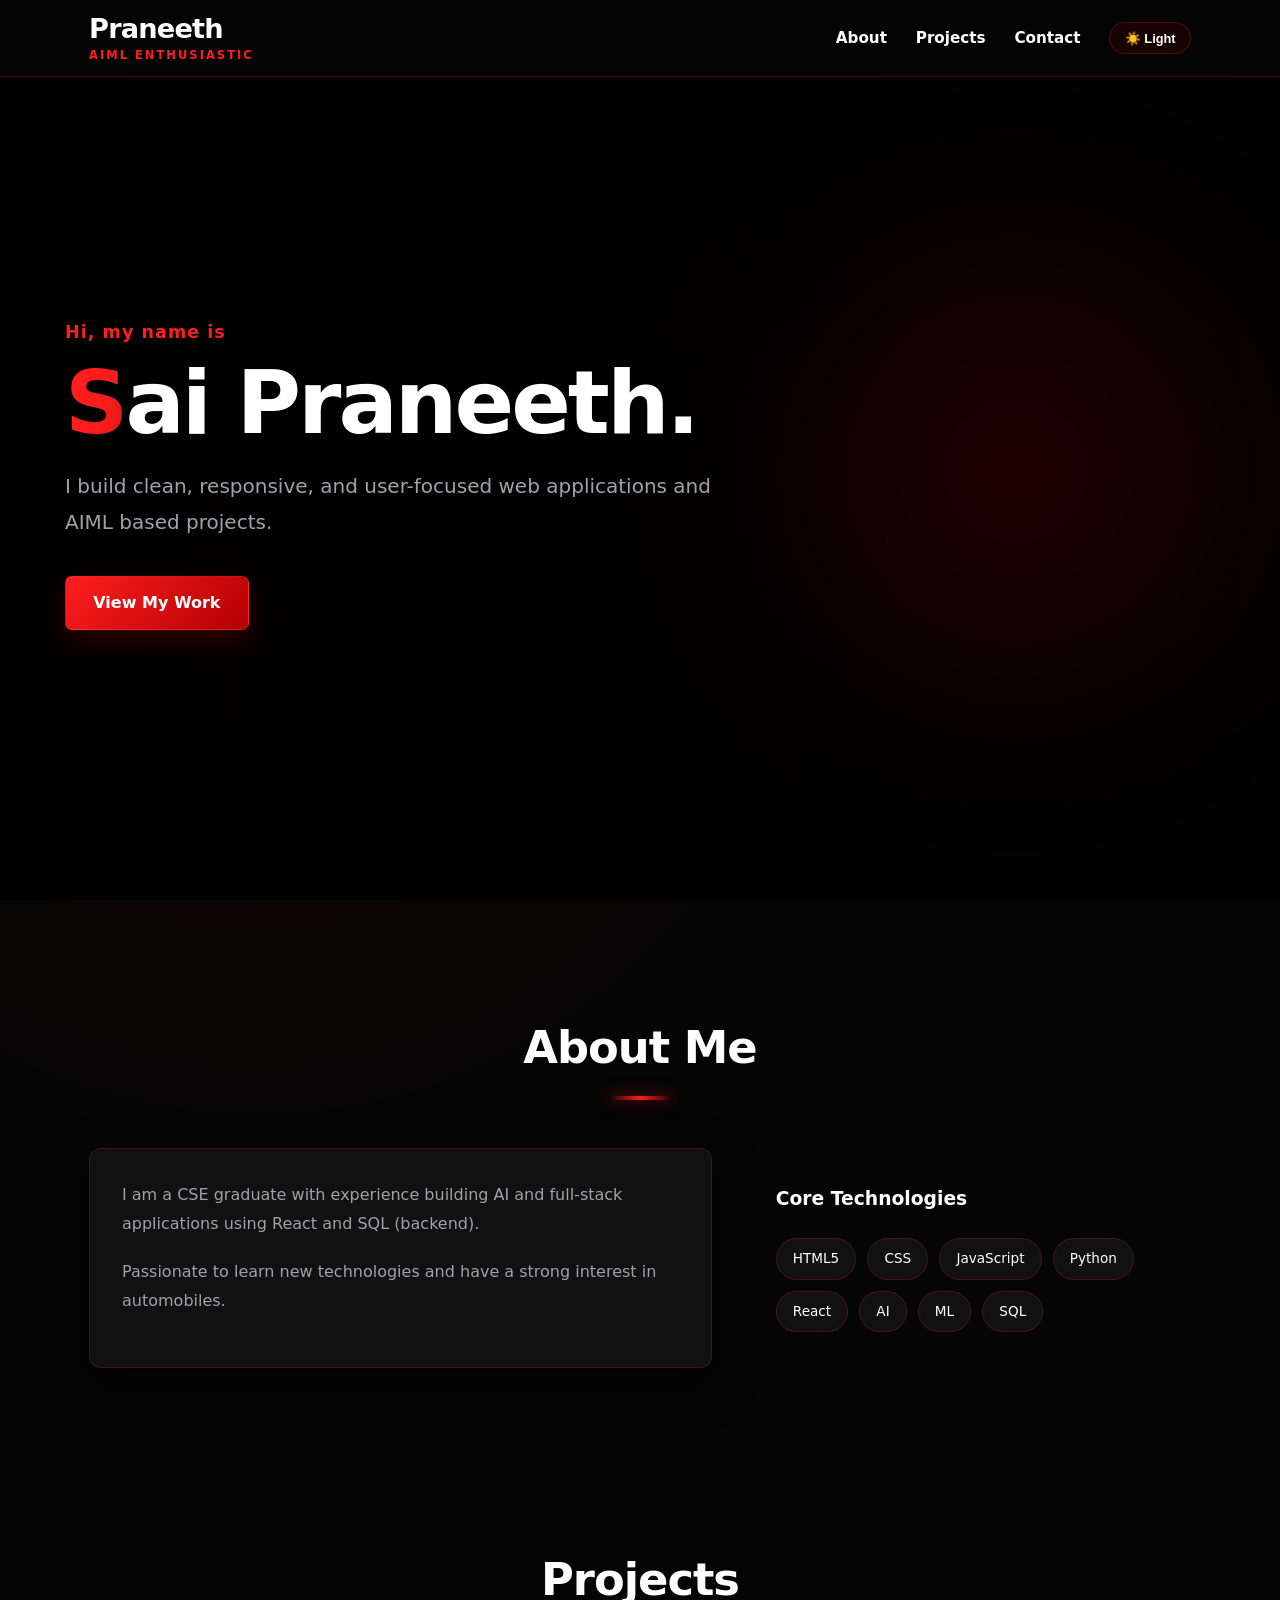
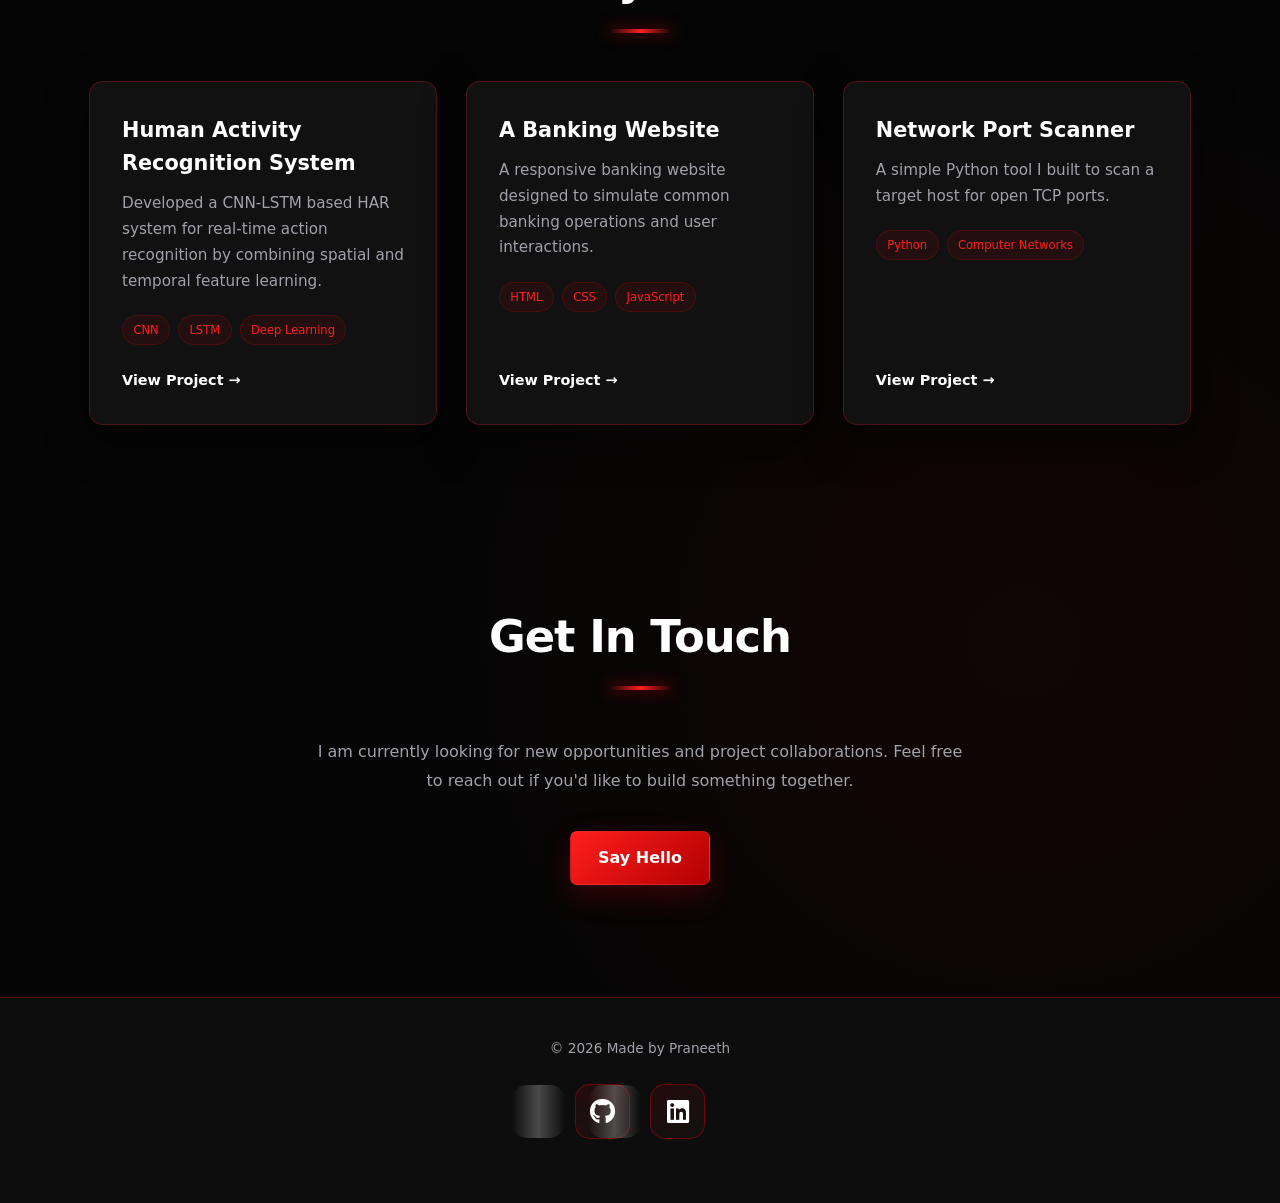
==== index.html @ 4c50a539 "Updated project" ====
<!DOCTYPE html>
<html lang="en">
<head>
  <meta charset="UTF-8" />
  <meta name="viewport" content="width=device-width, initial-scale=1.0" />

  <title>Sai Praneeth | Portfolio</title>

  <link rel="stylesheet" href="style.css" />

  <!-- Font Awesome for GitHub & LinkedIn Icons -->
  <link
    rel="stylesheet"
    href="https://cdnjs.cloudflare.com/ajax/libs/font-awesome/6.5.2/css/all.min.css"
  />
</head>

<body>

  <!-- ================= NAVBAR ================= -->
  <header>
    <nav>
      <a href="#" class="logo">
        Praneeth<span> AIML Enthusiastic</span>
      </a>

      <ul class="nav-links">
        <li>
          <a href="#about">About</a>
        </li>

        <li>
          <a href="#projects">Projects</a>
        </li>

        <li>
          <a href="#contact">Contact</a>
        </li>

        <li>
          <button class="theme-btn" id="themeToggle">
            ☀️ Light
          </button>
        </li>
      </ul>
    </nav>
  </header>


  <!-- ================= HERO SECTION ================= -->
  <section class="hero">

    <p class="hero-greeting">
      Hi, my name is
    </p>

    <h1 class="hero-title">
      Sai Praneeth.
    </h1>

    <p class="hero-subtitle">
      I build clean, responsive, and user-focused web applications
      and AIML based projects.
    </p>

    <a href="#projects" class="btn">
      View My Work
    </a>

  </section>


  <!-- ================= ABOUT SECTION ================= -->
  <section id="about">

    <h2 class="section-title">
      About Me
    </h2>

    <div class="about-content">

      <div class="about-text">

        <p>
          I am a CSE graduate with experience building AI and
          full-stack applications using React and SQL (backend).
        </p>

        <p>
          Passionate to learn new technologies and have a strong
          interest in automobiles.
        </p>

      </div>


      <div>

        <h3>
          Core Technologies
        </h3>

        <div class="skills-list">

          <span class="skill-tag">
            HTML5
          </span>

          <span class="skill-tag">
            CSS
          </span>

          <span class="skill-tag">
            JavaScript
          </span>

          <span class="skill-tag">
            Python
          </span>

          <span class="skill-tag">
            React
          </span>

          <span class="skill-tag">
            AI
          </span>

          <span class="skill-tag">
            ML
          </span>

          <span class="skill-tag">
            SQL
          </span>

        </div>

      </div>

    </div>

  </section>


  <!-- ================= PROJECTS SECTION ================= -->
  <section id="projects">

    <h2 class="section-title">
      Projects
    </h2>

    <div class="projects-grid">


      <!-- ================= PROJECT 1 ================= -->
      <div class="project-card">

        <div>

          <h3>
            Human Activity Recognition System
          </h3>

          <p>
            Developed a CNN-LSTM based HAR system for real-time
            action recognition by combining spatial and temporal
            feature learning.
          </p>

          <div class="project-tags">

            <span>
              CNN
            </span>

            <span>
              LSTM
            </span>

            <span>
              Deep Learning
            </span>

          </div>

        </div>

        <div class="project-links">

          <a
            href="https://github.com/SaiPraneeth2713/Human-Action-Recognition-Through-Video-Analysis"
            target="_blank"
            rel="noopener noreferrer"
          >
            View Project →
          </a>

        </div>

      </div>


      <!-- ================= PROJECT 2 ================= -->
      <div class="project-card">

        <div>

          <h3>
            A Banking Website
          </h3>

          <p>
            A responsive banking website designed to simulate
            common banking operations and user interactions.
          </p>

          <div class="project-tags">

            <span>
              HTML
            </span>

            <span>
              CSS
            </span>

            <span>
              JavaScript
            </span>

          </div>

        </div>

        <div class="project-links">

          <a
            href="https://github.com/SaiPraneeth2713/A-banking-website"
            target="_blank"
            rel="noopener noreferrer"
          >
            View Project →
          </a>

        </div>

      </div>


      <!-- ================= PROJECT 3 ================= -->
      <div class="project-card">

        <div>

          <h3>
            Network Port Scanner
          </h3>

          <p>
            A simple Python tool I built to scan a target host
            for open TCP ports.
          </p>

          <div class="project-tags">

            <span>
              Python
            </span>

            <span>
              Computer Networks
            </span>

          </div>

        </div>

        <div class="project-links">

          <a
            href="https://github.com/SaiPraneeth2713/Network-Port-Scanner"
            target="_blank"
            rel="noopener noreferrer"
          >
            View Project →
          </a>

        </div>

      </div>

    </div>

  </section>


  <!-- ================= CONTACT SECTION ================= -->
  <section id="contact" class="contact">

    <h2 class="section-title">
      Get In Touch
    </h2>

    <p>
      I am currently looking for new opportunities and project
      collaborations. Feel free to reach out if you'd like to
      build something together.
    </p>

    <a
      href="mailto:hsppenukula2004@gmail.com"
      class="btn"
    >
      Say Hello
    </a>

  </section>


  <!-- ================= FOOTER ================= -->
  <footer>

    <p>
      © 2026 Made by Praneeth
    </p>


    <!-- SOCIAL MEDIA LINKS -->
    <div class="social-links">

      <!-- GitHub -->
      <a
        href="https://github.com/SaiPraneeth2713"
        target="_blank"
        rel="noopener noreferrer"
        aria-label="GitHub"
        title="GitHub"
      >
        <i class="fab fa-github"></i>
      </a>


      <!-- LinkedIn -->
      <a
        href="https://www.linkedin.com/in/penukula-hemanth-sai-praneeth"
        target="_blank"
        rel="noopener noreferrer"
        aria-label="LinkedIn"
        title="LinkedIn"
      >
        <i class="fab fa-linkedin"></i>
      </a>

    </div>

  </footer>


  <!-- JavaScript -->
  <script src="script.js"></script>

</body>
</html>
---- style.css ----
/* =========================================================
   MODERN BLACK + RED PORTFOLIO
   DARK MODE + LIGHT MODE
   ========================================================= */


/* =========================================================
   CSS VARIABLES - DARK MODE
   ========================================================= */

:root {
  --bg-color: #050505;
  --bg-secondary: #0d0d0d;

  --card-bg: #111111;
  --card-hover: #171717;

  --text-color: #ffffff;
  --heading-color: #ffffff;
  --muted-text: #a1a1aa;

  --accent-color: #ff1e1e;
  --accent-hover: #ff4545;
  --accent-dark: #b30000;

  --border-color: rgba(255, 30, 30, 0.25);

  --nav-bg: rgba(5, 5, 5, 0.88);

  --input-bg: #111111;
  --input-text: #ffffff;

  --shadow: 0 15px 40px rgba(0, 0, 0, 0.6);

  --red-glow:
    0 0 20px rgba(255, 0, 0, 0.25);

  --strong-red-glow:
    0 0 35px rgba(255, 0, 0, 0.45);

  --font:
    'Segoe UI',
    system-ui,
    -apple-system,
    BlinkMacSystemFont,
    sans-serif;
}


/* =========================================================
   LIGHT MODE
   ========================================================= */

[data-theme="light"] {

  --bg-color: #f5f5f5;
  --bg-secondary: #ffffff;

  --card-bg: #ffffff;
  --card-hover: #fff5f5;

  --text-color: #1a1a1a;
  --heading-color: #111111;

  --muted-text: #374151;

  --accent-color: #c40000;
  --accent-hover: #e00000;
  --accent-dark: #8f0000;

  --border-color: rgba(180, 0, 0, 0.25);

  --nav-bg: rgba(255, 255, 255, 0.94);

  --input-bg: #ffffff;
  --input-text: #111111;

  --shadow:
    0 15px 40px rgba(0, 0, 0, 0.12);
}


/* =========================================================
   GLOBAL RESET
   ========================================================= */

* {
  box-sizing: border-box;
  margin: 0;
  padding: 0;
}

html {
  scroll-behavior: smooth;
}

body {

  font-family: var(--font);

  background:
    radial-gradient(
      circle at 20% 20%,
      rgba(255, 0, 0, 0.06),
      transparent 25%
    ),

    radial-gradient(
      circle at 80% 80%,
      rgba(255, 0, 0, 0.05),
      transparent 25%
    ),

    var(--bg-color);

  color: var(--text-color);

  line-height: 1.6;

  transition:
    background-color 0.4s ease,
    color 0.4s ease;

  overflow-x: hidden;
}


/* =========================================================
   TEXT SELECTION
   ========================================================= */

::selection {
  background: var(--accent-color);
  color: #ffffff;
}


/* =========================================================
   SCROLLBAR
   ========================================================= */

::-webkit-scrollbar {
  width: 8px;
}

::-webkit-scrollbar-track {
  background: var(--bg-color);
}

::-webkit-scrollbar-thumb {
  background: var(--accent-color);
  border-radius: 10px;
}

::-webkit-scrollbar-thumb:hover {
  background: var(--accent-hover);
}


/* =========================================================
   HEADER / NAVBAR
   ========================================================= */

header {

  position: fixed;

  top: 0;
  left: 0;

  width: 100%;

  background: var(--nav-bg);

  backdrop-filter: blur(15px);
  -webkit-backdrop-filter: blur(15px);

  z-index: 1000;

  border-bottom:
    1px solid var(--border-color);

  transition:
    background 0.3s ease,
    border-color 0.3s ease;
}


/* =========================================================
   NAVIGATION
   ========================================================= */

nav {

  max-width: 1150px;

  margin: auto;

  display: flex;

  justify-content: space-between;

  align-items: center;

  padding: 0.9rem 1.5rem;
}


/* =========================================================
   LARGE NAVBAR LOGO
   ========================================================= */

.logo {

  font-size: 1.7rem;

  font-weight: 900;

  color: var(--heading-color);

  text-decoration: none;

  letter-spacing: -0.8px;

  display: flex;

  flex-direction: column;

  line-height: 1.1;

  transition:
    color 0.3s ease,
    transform 0.3s ease,
    text-shadow 0.3s ease;
}


.logo span {

  display: block;

  font-size: 0.72rem;

  color: var(--accent-color);

  letter-spacing: 2px;

  text-transform: uppercase;

  margin-top: 5px;

  font-weight: 700;
}


.logo:hover {

  color: var(--accent-color);

  transform: translateY(-2px);

  text-shadow:
    0 0 10px rgba(255, 0, 0, 0.5),
    0 0 25px rgba(255, 0, 0, 0.25);
}


.logo:hover span {
  color: var(--heading-color);
}


/* =========================================================
   NAVIGATION LINKS
   ========================================================= */

.nav-links {

  display: flex;

  list-style: none;

  gap: 1.8rem;

  align-items: center;
}


.nav-links a {

  position: relative;

  color: var(--text-color);

  text-decoration: none;

  font-size: 0.95rem;

  font-weight: 600;

  transition:
    color 0.3s ease;
}


.nav-links a:hover {
  color: var(--accent-color);
}


.nav-links a::after {

  content: '';

  position: absolute;

  left: 0;

  bottom: -6px;

  width: 0;

  height: 2px;

  background: var(--accent-color);

  transition:
    width 0.3s ease;
}


.nav-links a:hover::after {
  width: 100%;
}


/* =========================================================
   THEME BUTTON
   ========================================================= */

.theme-btn {

  background:
    rgba(255, 0, 0, 0.08);

  border:
    1px solid var(--border-color);

  color: var(--text-color);

  padding:
    0.45rem 0.9rem;

  border-radius: 25px;

  cursor: pointer;

  font-size: 0.8rem;

  font-weight: 600;

  transition:
    all 0.3s ease;
}


.theme-btn:hover {

  background:
    var(--accent-color);

  color: #ffffff;

  border-color:
    var(--accent-color);

  box-shadow:
    var(--red-glow);

  transform:
    translateY(-2px);
}


/* =========================================================
   GENERAL SECTIONS
   ========================================================= */

section {

  max-width: 1150px;

  margin: auto;

  padding:
    7rem 1.5rem 4rem;
}


/* =========================================================
   SECTION TITLES
   ========================================================= */

.section-title {

  font-size:
    clamp(2rem, 5vw, 2.8rem);

  margin-bottom:
    3rem;

  text-align: center;

  font-weight: 800;

  letter-spacing: -1px;

  color: var(--heading-color);
}


.section-title::after {

  content: '';

  display: block;

  width: 65px;

  height: 4px;

  background:
    linear-gradient(
      90deg,
      transparent,
      var(--accent-color),
      transparent
    );

  margin:
    0.8rem auto 0;

  border-radius: 10px;

  box-shadow:
    0 0 15px rgba(255, 0, 0, 0.6);
}


/* =========================================================
   HERO SECTION
   ========================================================= */

.hero {

  max-width: none;

  min-height: 100vh;

  position: relative;

  display: flex;

  flex-direction: column;

  justify-content: center;

  align-items: flex-start;

  padding:
    8rem max(1.5rem, calc((100vw - 1150px) / 2))
    5rem;

  overflow: hidden;

  background:

    linear-gradient(
      90deg,
      rgba(0, 0, 0, 0.96) 0%,
      rgba(0, 0, 0, 0.82) 45%,
      rgba(0, 0, 0, 0.55) 100%
    ),

    url("images/hero-bg.jpg");

  background-size: cover;

  background-position: center;

  background-repeat: no-repeat;

  animation:
    heroZoom 15s ease-in-out infinite alternate;
}


/* =========================================================
   LIGHT MODE HERO
   ========================================================= */

[data-theme="light"] .hero {

  background:

    linear-gradient(
      90deg,
      rgba(255, 255, 255, 0.94) 0%,
      rgba(255, 255, 255, 0.82) 45%,
      rgba(255, 255, 255, 0.55) 100%
    ),

    url("images/hero-bg.jpg");

  background-size: cover;

  background-position: center;
}


/* =========================================================
   HERO RED GLOW
   ========================================================= */

.hero::before {

  content: '';

  position: absolute;

  width: 400px;

  height: 400px;

  background:
    rgba(255, 0, 0, 0.12);

  border-radius: 50%;

  filter: blur(100px);

  right: 5%;

  top: 30%;

  pointer-events: none;
}


/* =========================================================
   HERO ANIMATION
   ========================================================= */

@keyframes heroZoom {

  from {
    background-size: 100%;
  }

  to {
    background-size: 108%;
  }
}


/* =========================================================
   HERO CONTENT
   ========================================================= */

.hero > * {

  position: relative;

  z-index: 2;
}


.hero-greeting {

  color:
    var(--accent-color);

  font-weight: 700;

  font-size: 1.1rem;

  margin-bottom:
    0.7rem;

  letter-spacing:
    1px;

  animation:
    fadeUp 0.8s ease forwards;
}


.hero-title {

  font-size:
    clamp(3rem, 8vw, 5.5rem);

  line-height:
    1.05;

  margin-bottom:
    1.2rem;

  font-weight:
    900;

  letter-spacing:
    -3px;

  color:
    var(--heading-color);

  animation:
    fadeUp 1s ease forwards;

  text-shadow:
    0 10px 40px rgba(0, 0, 0, 0.7);
}


.hero-title::first-letter {
  color: var(--accent-color);
}


.hero-subtitle {

  font-size:
    clamp(1rem, 2vw, 1.25rem);

  color:
    var(--muted-text);

  max-width:
    650px;

  margin-bottom:
    2.2rem;

  line-height:
    1.8;

  animation:
    fadeUp 1.2s ease forwards;
}


/* =========================================================
   BUTTON
   ========================================================= */

.btn {

  display:
    inline-flex;

  align-items:
    center;

  justify-content:
    center;

  background:
    linear-gradient(
      135deg,
      var(--accent-color),
      var(--accent-dark)
    );

  color:
    #ffffff;

  padding:
    0.85rem 1.7rem;

  border-radius:
    7px;

  text-decoration:
    none;

  font-weight:
    700;

  border:
    1px solid rgba(255, 255, 255, 0.08);

  box-shadow:
    0 10px 30px rgba(255, 0, 0, 0.2);

  transition:
    all 0.3s ease;
}


.btn:hover {

  background:
    linear-gradient(
      135deg,
      var(--accent-hover),
      var(--accent-color)
    );

  transform:
    translateY(-4px);

  box-shadow:
    0 15px 35px rgba(255, 0, 0, 0.4);
}


/* =========================================================
   ABOUT SECTION
   ========================================================= */

.about-content {

  display:
    grid;

  grid-template-columns:
    1.2fr 0.8fr;

  gap:
    4rem;

  align-items:
    center;
}


.about-content h3 {

  color:
    var(--heading-color);

  margin-bottom:
    1rem;
}


.about-text {

  padding:
    2rem;

  background:
    var(--card-bg);

  border:
    1px solid var(--border-color);

  border-radius:
    12px;

  box-shadow:
    var(--shadow);

  transition:
    transform 0.3s ease,
    border-color 0.3s ease;
}


.about-text:hover {

  transform:
    translateY(-5px);

  border-color:
    rgba(255, 0, 0, 0.5);
}


.about-text p {

  color:
    var(--muted-text);

  margin-bottom:
    1.2rem;

  line-height:
    1.8;
}


/* =========================================================
   SKILLS
   ========================================================= */

.skills-list {

  display:
    flex;

  flex-wrap:
    wrap;

  gap:
    0.7rem;

  margin-top:
    1.5rem;
}


.skill-tag {

  background:
    var(--card-bg);

  border:
    1px solid var(--border-color);

  padding:
    0.55rem 1rem;

  border-radius:
    30px;

  font-size:
    0.85rem;

  color:
    var(--text-color);

  transition:
    all 0.3s ease;
}


.skill-tag:hover {

  background:
    var(--accent-color);

  color:
    #ffffff;

  border-color:
    var(--accent-color);

  transform:
    translateY(-3px);

  box-shadow:
    var(--red-glow);
}


/* =========================================================
   PROJECTS
   ========================================================= */

.projects-grid {

  display:
    grid;

  grid-template-columns:
    repeat(auto-fit, minmax(300px, 1fr));

  gap:
    1.8rem;
}


.project-card {

  position:
    relative;

  background:
    var(--card-bg);

  border:
    1px solid var(--border-color);

  border-radius:
    14px;

  padding:
    2rem;

  box-shadow:
    var(--shadow);

  transition:
    transform 0.35s ease,
    border-color 0.35s ease,
    box-shadow 0.35s ease;

  display:
    flex;

  flex-direction:
    column;

  justify-content:
    space-between;

  overflow:
    hidden;
}


.project-card:hover {

  transform:
    translateY(-10px);

  border-color:
    rgba(255, 0, 0, 0.6);

  box-shadow:
    0 20px 50px rgba(255, 0, 0, 0.12);
}


.project-card::before {

  content: '';

  position:
    absolute;

  top: 0;

  left: 0;

  width: 100%;

  height: 3px;

  background:
    linear-gradient(
      90deg,
      transparent,
      var(--accent-color),
      transparent
    );

  transform:
    scaleX(0);

  transition:
    transform 0.4s ease;
}


.project-card:hover::before {
  transform: scaleX(1);
}


.project-card h3 {

  font-size:
    1.3rem;

  margin-bottom:
    0.7rem;

  color:
    var(--heading-color);

  transition:
    color 0.3s ease;
}


.project-card:hover h3 {
  color: var(--accent-color);
}


.project-card p {

  color:
    var(--muted-text);

  font-size:
    0.95rem;

  margin-bottom:
    1.3rem;

  line-height:
    1.7;
}


/* =========================================================
   PROJECT TAGS
   ========================================================= */

.project-tags {

  display:
    flex;

  flex-wrap:
    wrap;

  gap:
    0.5rem;

  margin-bottom:
    1.5rem;
}


.project-tags span {

  font-size:
    0.72rem;

  color:
    var(--accent-color);

  background:
    rgba(255, 0, 0, 0.08);

  border:
    1px solid rgba(255, 0, 0, 0.18);

  padding:
    0.3rem 0.65rem;

  border-radius:
    20px;

  transition:
    all 0.3s ease;
}


.project-tags span:hover {

  background:
    var(--accent-color);

  color:
    #ffffff;
}


/* =========================================================
   PROJECT LINKS
   ========================================================= */

.project-links {

  margin-top:
    auto;

  display:
    flex;

  gap:
    1rem;
}


.project-links a {

  color:
    var(--text-color);

  text-decoration:
    none;

  font-weight:
    700;

  font-size:
    0.9rem;

  transition:
    all 0.3s ease;
}


.project-links a:hover {

  color:
    var(--accent-color);

  transform:
    translateX(5px);
}


/* =========================================================
   CONTACT SECTION
   ========================================================= */

.contact {

  text-align:
    center;

  max-width:
    700px;
}


.contact p {

  color:
    var(--muted-text);

  margin-bottom:
    2.2rem;

  line-height:
    1.8;
}


/* =========================================================
   SOCIAL MEDIA LINKS
   ========================================================= */

.social-links {

  display: flex;

  justify-content: center;

  align-items: center;

  gap: 1.3rem;

  margin-top: 1.8rem;

  margin-bottom: 1rem;
}


/* Individual Social Icon */

.social-links a {

  width: 58px;

  height: 58px;

  display: flex;

  justify-content: center;

  align-items: center;

  position: relative;

  color: var(--text-color);

  background:
    linear-gradient(
      145deg,
      rgba(255, 0, 0, 0.10),
      rgba(255, 255, 255, 0.02)
    );

  border:
    1px solid rgba(255, 0, 0, 0.35);

  border-radius: 15px;

  font-size: 1.7rem;

  text-decoration: none;

  overflow: visible;

  transition:
    transform 0.35s ease,
    color 0.35s ease,
    background 0.35s ease,
    border-color 0.35s ease,
    box-shadow 0.35s ease;
}


/* Shine effect */

.social-links a::before {

  content: "";

  position: absolute;

  top: 0;

  left: -120%;

  width: 100%;

  height: 100%;

  background:
    linear-gradient(
      90deg,
      transparent,
      rgba(255, 255, 255, 0.25),
      transparent
    );

  transition:
    left 0.5s ease;

  border-radius: 15px;
}


/* Hover */

.social-links a:hover {

  color: #ffffff;

  background:
    linear-gradient(
      135deg,
      #ff1e1e,
      #a80000
    );

  border-color:
    #ff1e1e;

  transform:
    translateY(-8px)
    scale(1.08);

  box-shadow:
    0 10px 25px rgba(255, 0, 0, 0.35),
    0 0 30px rgba(255, 0, 0, 0.25);
}


/* Shine animation */

.social-links a:hover::before {
  left: 120%;
}


/* Icon */

.social-links i {

  position: relative;

  z-index: 2;

  transition:
    transform 0.3s ease;
}


.social-links a:hover i {

  transform:
    scale(1.15)
    rotate(-5deg);
}


/* =========================================================
   SOCIAL MEDIA LABELS
   ========================================================= */

.social-links a::after {

  position: absolute;

  bottom: -30px;

  left: 50%;

  transform:
    translateX(-50%);

  font-size: 0.7rem;

  font-weight: 700;

  color: var(--muted-text);

  opacity: 0;

  transition:
    opacity 0.3s ease,
    bottom 0.3s ease;

  pointer-events: none;

  white-space: nowrap;
}


/* GitHub */

.social-links a[aria-label="GitHub"]::after {
  content: "GitHub";
}


/* LinkedIn */

.social-links a[aria-label="LinkedIn"]::after {
  content: "LinkedIn";
}


/* Show label */

.social-links a:hover::after {

  opacity: 1;

  bottom: -24px;
}


/* =========================================================
   LIGHT MODE SOCIAL LINKS
   ========================================================= */

[data-theme="light"] .social-links a {

  color: #111111;

  background:
    linear-gradient(
      145deg,
      rgba(214, 0, 0, 0.08),
      rgba(0, 0, 0, 0.02)
    );

  border-color:
    rgba(180, 0, 0, 0.35);
}


[data-theme="light"] .social-links a:hover {

  color: #ffffff;

  background:
    linear-gradient(
      135deg,
      #d60000,
      #8f0000
    );

  border-color:
    #d60000;
}


/* =========================================================
   FOOTER
   ========================================================= */

footer {

  text-align:
    center;

  padding:
    2.5rem 1.5rem;

  border-top:
    1px solid var(--border-color);

  color:
    var(--muted-text);

  font-size:
    0.85rem;

  margin-top:
    3rem;

  background:
    var(--bg-secondary);
}


/* =========================================================
   FOOTER SOCIAL AREA
   ========================================================= */

footer .social-links {

  margin-top:
    1.5rem;

  margin-bottom:
    1.5rem;
}


footer .social-links a {

  width: 55px;

  height: 55px;

  font-size: 1.6rem;
}


/* =========================================================
   ANIMATIONS
   ========================================================= */

@keyframes fadeUp {

  from {

    opacity:
      0;

    transform:
      translateY(25px);

  }

  to {

    opacity:
      1;

    transform:
      translateY(0);

  }
}


/* =========================================================
   MOBILE RESPONSIVE
   ========================================================= */

@media (max-width: 768px) {

  nav {

    padding:
      0.8rem 1rem;
  }


  .logo {

    font-size:
      1.4rem;
  }


  .logo span {

    font-size:
      0.6rem;

    letter-spacing:
      1.5px;
  }


  .nav-links {

    gap:
      0.8rem;
  }


  .nav-links a {

    font-size:
      0.8rem;
  }


  .theme-btn {

    font-size:
      0.7rem;

    padding:
      0.35rem 0.6rem;
  }


  .hero {

    min-height:
      100vh;

    align-items:
      center;

    text-align:
      center;

    background-position:
      center;

    padding:
      8rem 1.5rem 5rem;
  }


  .hero-title {

    font-size:
      3rem;

    letter-spacing:
      -1.5px;
  }


  .hero-subtitle {

    font-size:
      1rem;
  }


  .about-content {

    grid-template-columns:
      1fr;

    gap:
      2rem;
  }


  .projects-grid {

    grid-template-columns:
      1fr;
  }


  section {

    padding:
      6rem 1.2rem 3rem;
  }


  .social-links {

    gap:
      1rem;
  }


  .social-links a {

    width:
      52px;

    height:
      52px;

    font-size:
      1.5rem;
  }
}


/* =========================================================
   SMALL MOBILE DEVICES
   ========================================================= */

@media (max-width: 480px) {

  .logo {

    font-size:
      1.1rem;
  }


  .logo span {

    font-size:
      0.5rem;

    letter-spacing:
      1px;
  }


  .nav-links {

    gap:
      0.45rem;
  }


  .nav-links a {

    font-size:
      0.68rem;
  }


  .theme-btn {

    font-size:
      0.65rem;

    padding:
      0.3rem 0.5rem;
  }


  .hero-title {

    font-size:
      2.5rem;
  }


  .hero-greeting {

    font-size:
      0.95rem;
  }


  .project-card {

    padding:
      1.5rem;
  }


  .social-links {

    gap:
      0.8rem;
  }


  .social-links a {

    width:
      48px;

    height:
      48px;

    font-size:
      1.35rem;
  }
}
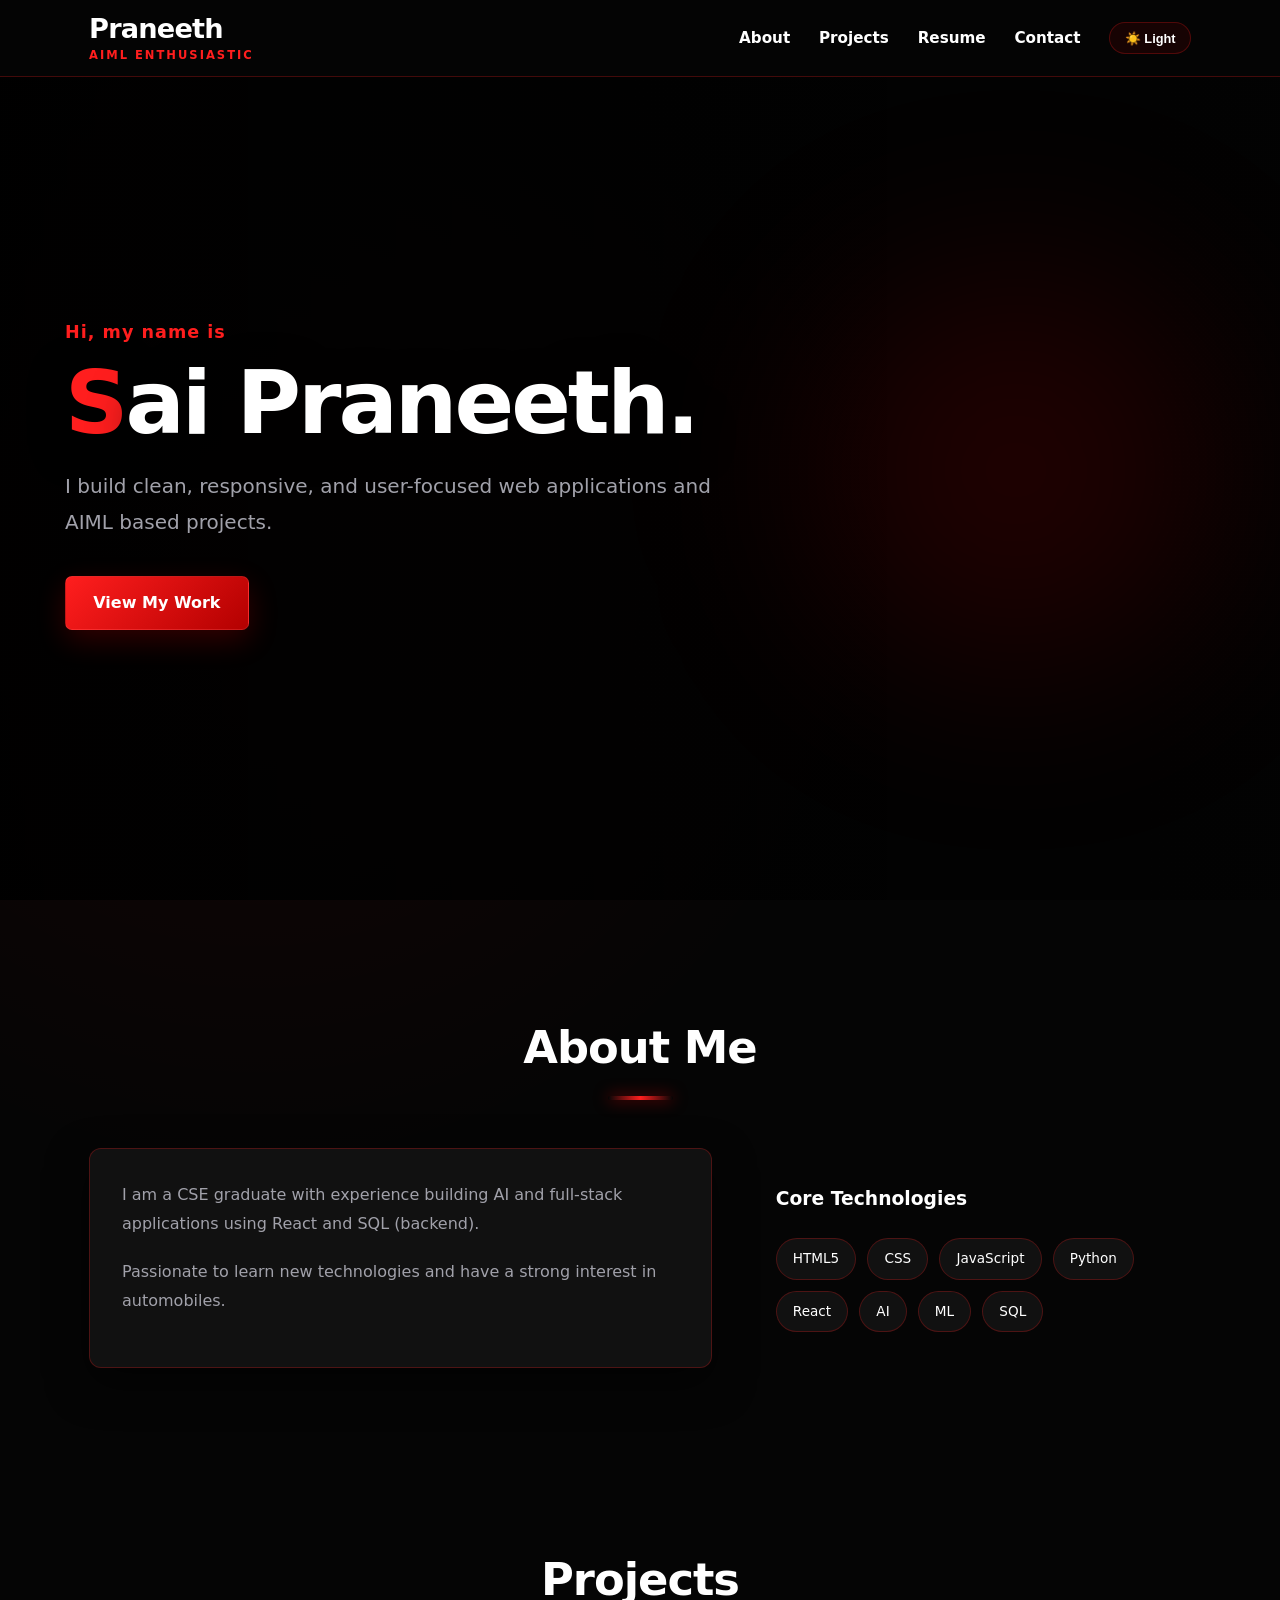
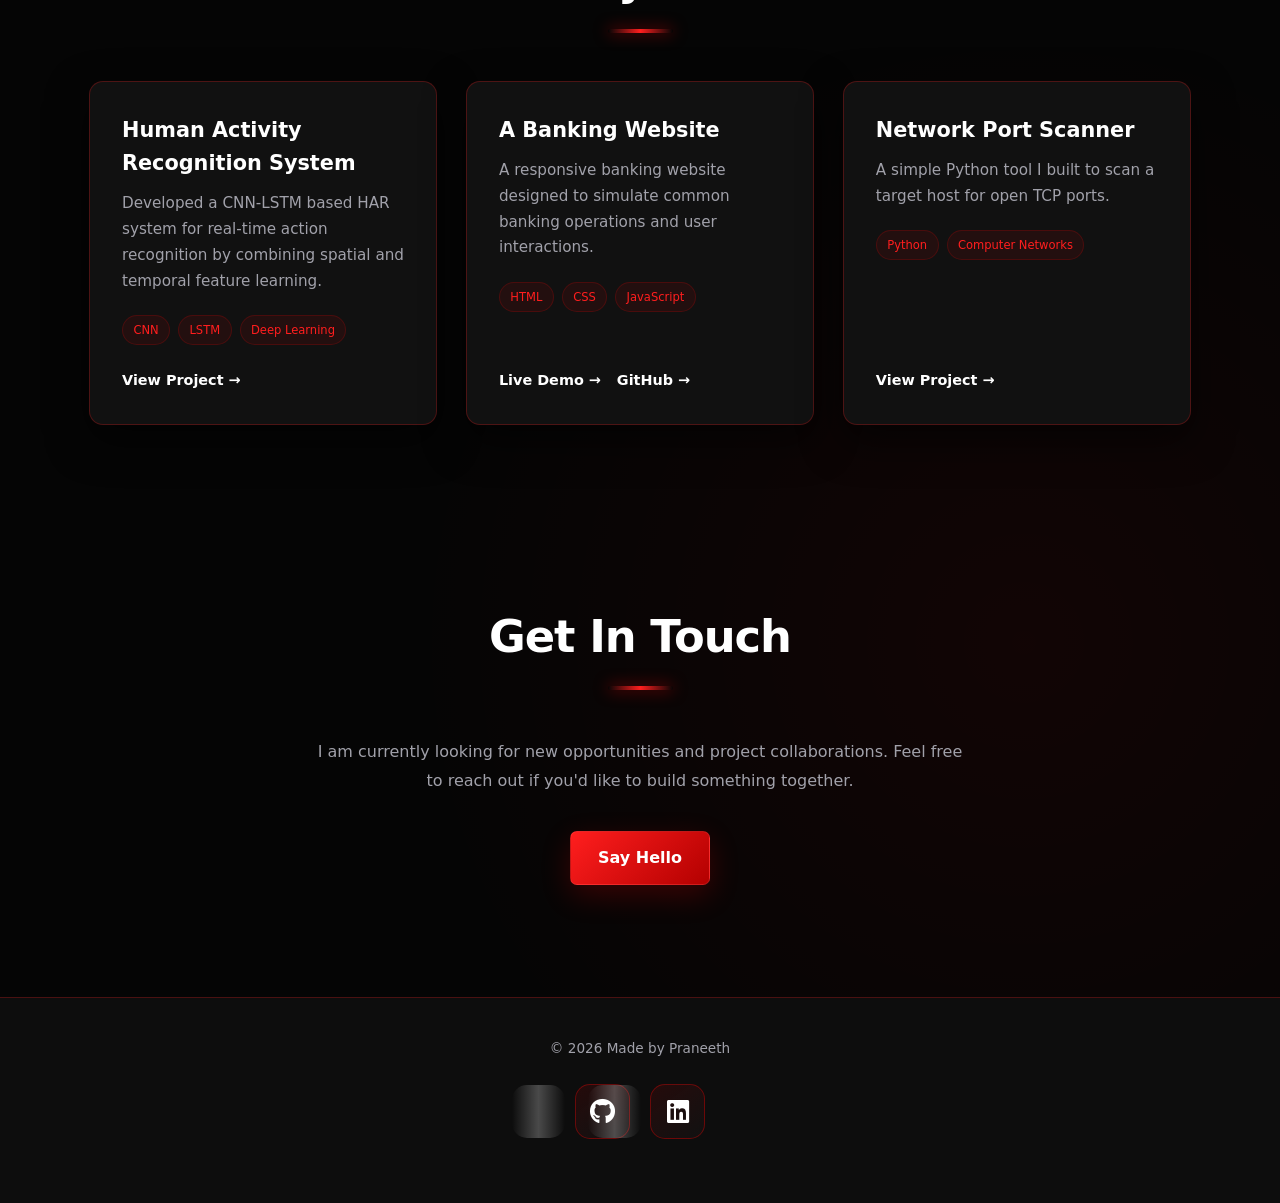
==== commit d20629b6: "Updated project" ====
--- a/index.html
+++ b/index.html
@@ -1,5 +1,6 @@
 <!DOCTYPE html>
 <html lang="en">
+
 <head>
   <meta charset="UTF-8" />
   <meta name="viewport" content="width=device-width, initial-scale=1.0" />
@@ -20,21 +21,41 @@
   <!-- ================= NAVBAR ================= -->
   <header>
     <nav>
+
       <a href="#" class="logo">
         Praneeth<span> AIML Enthusiastic</span>
       </a>
 
       <ul class="nav-links">
-        <li>
-          <a href="#about">About</a>
-        </li>
-
-        <li>
-          <a href="#projects">Projects</a>
-        </li>
-
-        <li>
-          <a href="#contact">Contact</a>
+
+        <li>
+          <a href="#about">
+            About
+          </a>
+        </li>
+
+        <li>
+          <a href="#projects">
+            Projects
+          </a>
+        </li>
+
+        <!-- RESUME OPTION -->
+        <li>
+          <a
+            href="resume.pdf"
+            target="_blank"
+            rel="noopener noreferrer"
+            class="resume-link"
+          >
+            Resume
+          </a>
+        </li>
+
+        <li>
+          <a href="#contact">
+            Contact
+          </a>
         </li>
 
         <li>
@@ -42,7 +63,9 @@
             ☀️ Light
           </button>
         </li>
+
       </ul>
+
     </nav>
   </header>
 
@@ -235,12 +258,22 @@
 
         <div class="project-links">
 
+          <!-- Live Render Website -->
+          <a
+            href="https://a-banking-website.onrender.com"
+            target="_blank"
+            rel="noopener noreferrer"
+          >
+            Live Demo →
+          </a>
+
+          <!-- GitHub Repository -->
           <a
             href="https://github.com/SaiPraneeth2713/A-banking-website"
             target="_blank"
             rel="noopener noreferrer"
           >
-            View Project →
+            GitHub →
           </a>
 
         </div>
@@ -324,7 +357,6 @@
     <p>
       © 2026 Made by Praneeth
     </p>
-
 
     <!-- SOCIAL MEDIA LINKS -->
     <div class="social-links">
@@ -361,4 +393,5 @@
   <script src="script.js"></script>
 
 </body>
+
 </html>
--- a/style.css
+++ b/style.css
@@ -1670,4 +1670,15 @@
     font-size:
       1.35rem;
   }
+  .resume-link {
+  border: 1px solid var(--accent-color);
+  padding: 8px 16px;
+  border-radius: 6px;
+  transition: all 0.3s ease;
+}
+
+.resume-link:hover {
+  background: var(--accent-color);
+  color: #ffffff;
+}
 }
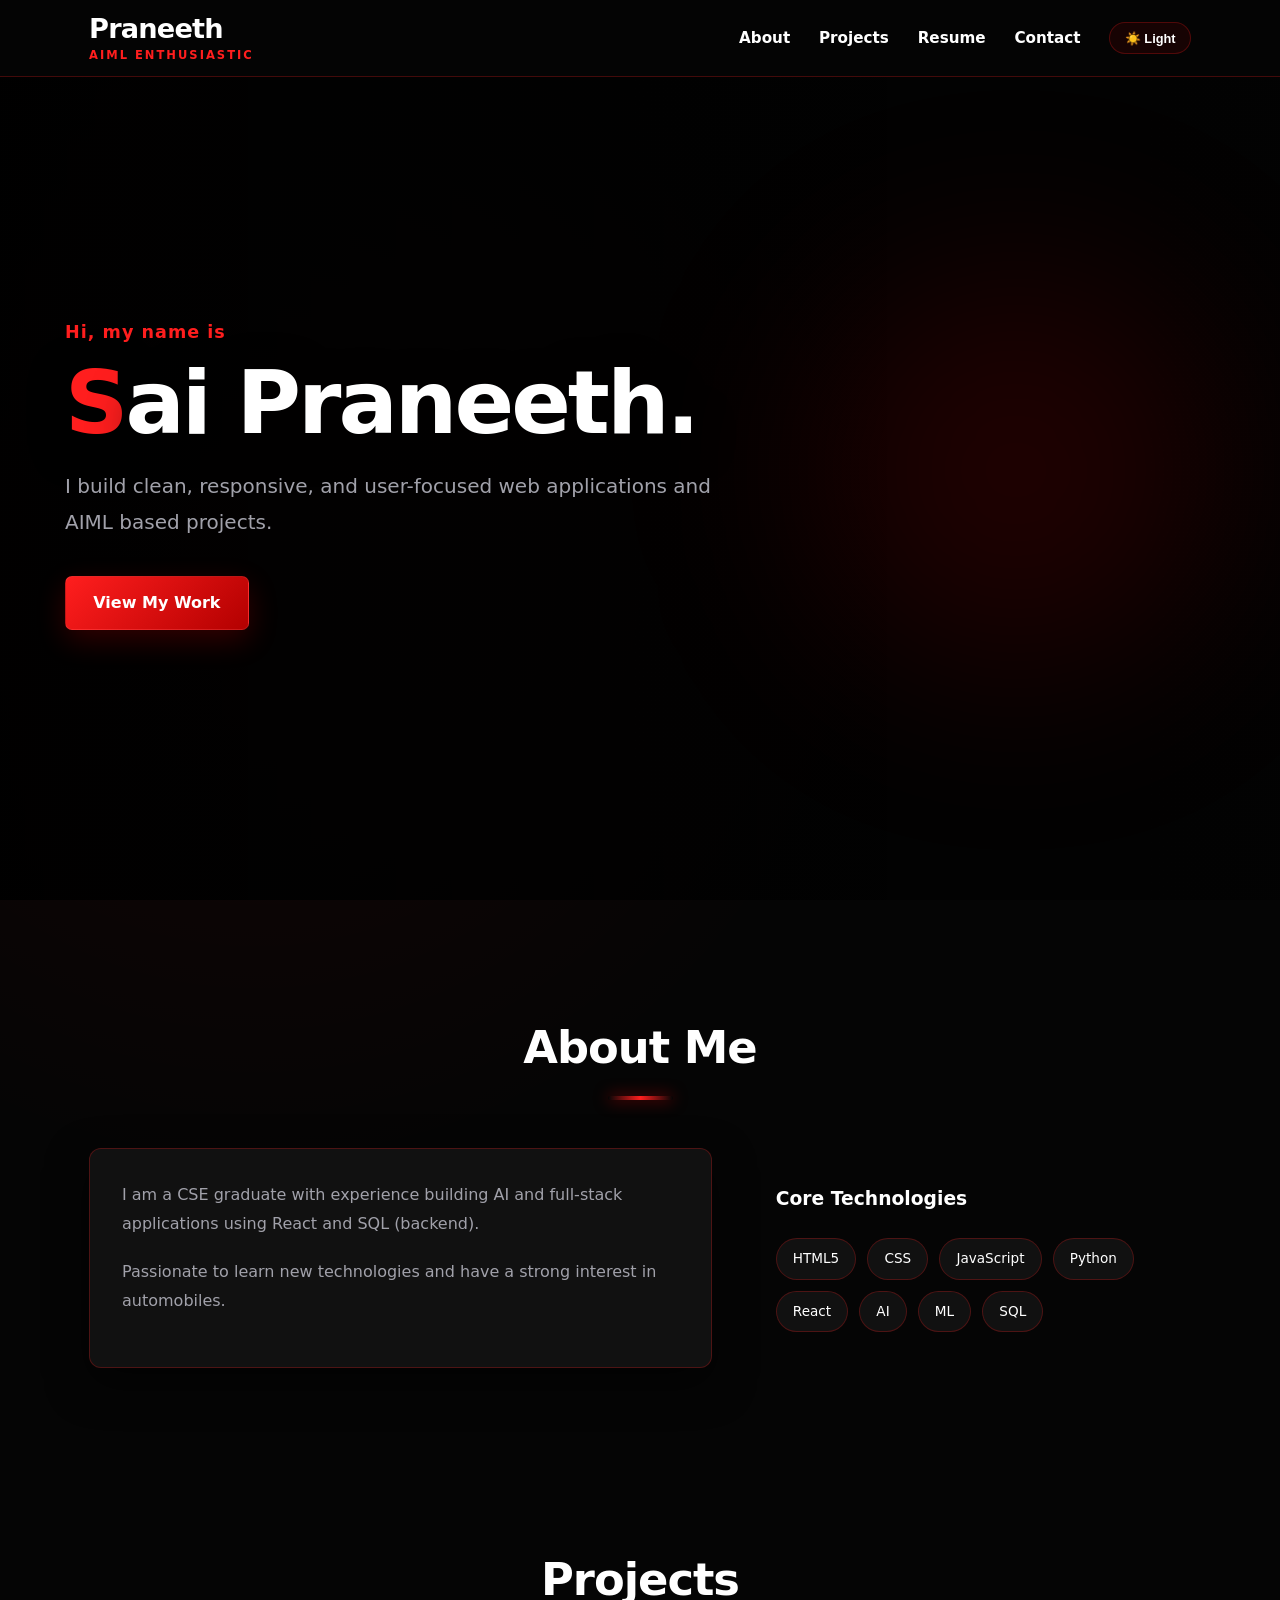
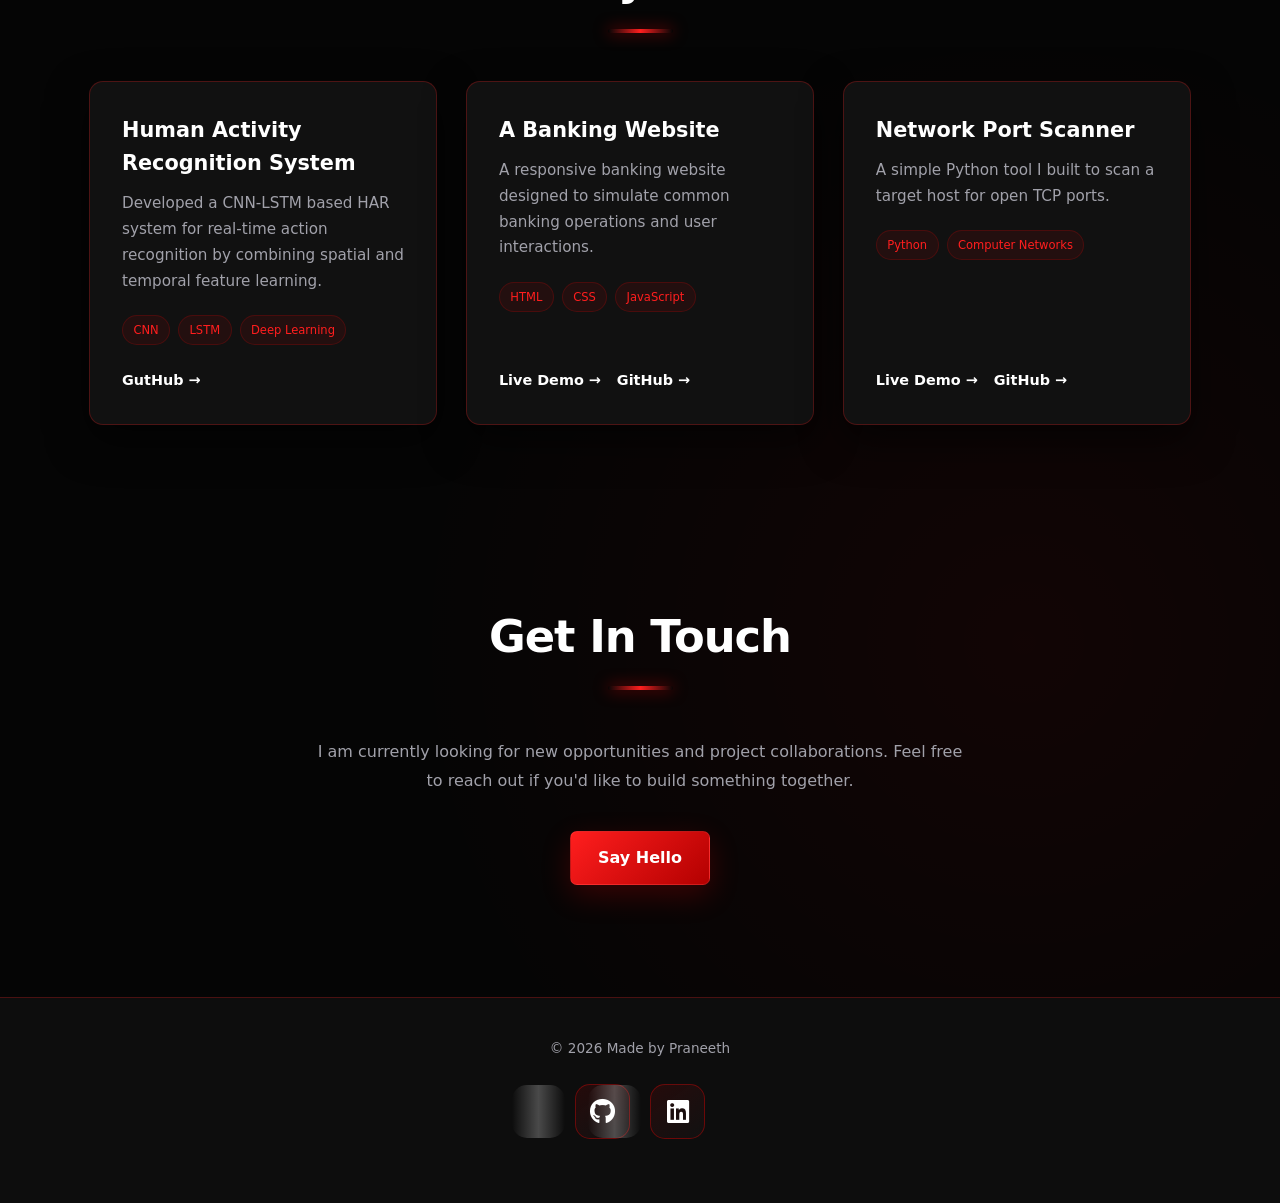
==== commit f6de9cd3: "Update index.html" ====
--- a/index.html
+++ b/index.html
@@ -216,7 +216,7 @@
             target="_blank"
             rel="noopener noreferrer"
           >
-            View Project →
+            GutHub →
           </a>
 
         </div>
@@ -309,14 +309,21 @@
 
         </div>
 
-        <div class="project-links">
+         <div class="project-links">
+          <a
+            href="https://network-port-scanner-jbht.onrender.com"
+            target="_blank"
+            rel="noopener noreferrer"
+          >
+            Live Demo →
+          </a>
 
           <a
             href="https://github.com/SaiPraneeth2713/Network-Port-Scanner"
             target="_blank"
             rel="noopener noreferrer"
           >
-            View Project →
+            GitHub →
           </a>
 
         </div>
@@ -394,4 +401,4 @@
 
 </body>
 
-</html>+</html>
